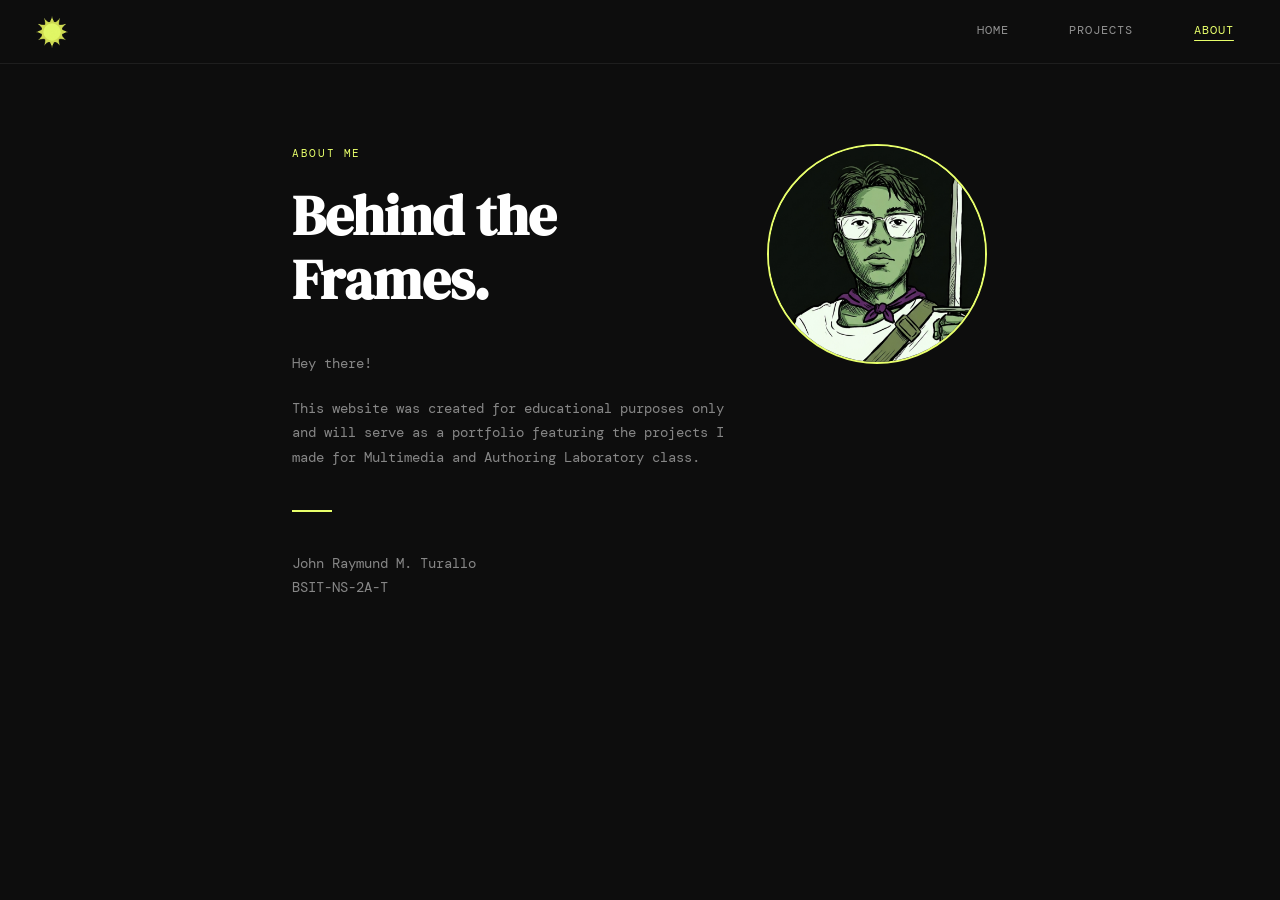
==== about/index.html @ a0dd7552 "Initial commit" ====
<!DOCTYPE html>
<html lang="en">
<head>
  <meta charset="UTF-8" />
  <meta name="viewport" content="width=device-width, initial-scale=1.0" />
  <title>About — Your Portfolio</title>

  <link rel="preconnect" href="https://fonts.googleapis.com" />
  <link rel="preconnect" href="https://fonts.gstatic.com" crossorigin />
  <link href="https://fonts.googleapis.com/css2?family=DM+Mono:wght@400;500&family=DM+Serif+Display&display=swap" rel="stylesheet" />

  <!-- Shared navbar styles -->
  <link rel="stylesheet" href="../assets/css/navbar.css" />

  <style>
    *, *::before, *::after { box-sizing: border-box; margin: 0; padding: 0; }

    body {
      background: #0d0d0d;
      color: #e0e0d8;
      font-family: "DM Mono", monospace;
      min-height: 100vh;
    }

    .page {
      max-width: 760px;
      margin: 0 auto;
      padding: 5rem 2rem;
    }

    .page-label {
      font-size: 0.68rem;
      letter-spacing: 0.15em;
      text-transform: uppercase;
      color: #e8ff6b;
      margin-bottom: 1.25rem;
    }

    h1 {
      font-family: "DM Serif Display", serif;
      font-size: clamp(2rem, 5vw, 3.5rem);
      color: #fff;
      line-height: 1.15;
      margin-bottom: 2.5rem;
    }

    p {
      font-size: 0.85rem;
      color: rgba(255,255,255,0.5);
      line-height: 1.8;
      margin-bottom: 1.25rem;
    }

    .divider {
      width: 40px;
      height: 1.5px;
      background: #e8ff6b;
      margin: 2.5rem 0;
    }

    .about-layout {
      display: flex;
      align-items: flex-start;   /* aligns text and image at the top */
      gap: 2rem;                 /* spacing between text and image */
    }

    .about-text {
      flex: 2;                   /* text takes more space */
    }

    .about-image {
      flex: 1;                   /* image takes less space */
      display: flex;
      justify-content: center;
    }

    .profile-img {
      width: 220px;
      height: 220px;
      border-radius: 50%;        /* circular portrait */
      object-fit: cover;
      border: 2px solid #e8ff6b; /* accent border */
    }
  </style>
</head>
<body>

  <!-- ① Navbar placeholder -->
  <div id="navbar"></div>

  <main>
    <section class="page about-layout">
      <div class="about-text">
        <p class="page-label">About me</p>
        <h1>Behind the Frames.</h1>
        <p>
          Hey there!
        </p>
        <p>
          This website was created for educational purposes only and will serve as a portfolio 
          featuring the projects I made for Multimedia and Authoring Laboratory class.
        </p>
        <div class="divider"></div>
        <p>John Raymund M. Turallo <br>BSIT-NS-2A-T</p>
      </div>

      <!-- Profile image on the right -->
      <div class="about-image">
        <img src="../assets/img/ray.png" 
            alt="ray" 
            class="profile-img" />
      </div>
    </section>
  </main>

  <!-- ② Shared navbar script -->
  <script src="../assets/js/navbar.js"></script>
</body>
</html>
---- assets/css/navbar.css ----
/* ─────────────────────────────────────────────
   navbar.css  —  shared navigation styles
   Import this in every page via <link>.
   ───────────────────────────────────────────── */

/* ── Tokens ── */
:root {
  --nav-height: 64px;
  --nav-bg: #0d0d0d;
  --nav-border: rgba(255, 255, 255, 0.07);
  --nav-text: rgba(255, 255, 255, 0.55);
  --nav-text-hover: #ffffff;
  --nav-active: #e8ff6b;       /* lime accent — change to your brand color */
  --nav-logo-font: "DM Serif Display", Georgia, serif;
  --nav-link-font: "DM Mono", "Courier New", monospace;
  --nav-radius: 0px;
  --nav-transition: 0.22s cubic-bezier(0.4, 0, 0.2, 1);
  --mobile-menu-bg: #111111;
}

/* ── Reset ── */
#navbar * {
  box-sizing: border-box;
  margin: 0 0.8rem;
  padding: 0;
}

/* ── Outer wrapper ── */
#navbar {
  position: sticky;
  top: 0;
  z-index: 1000;
  /* Reserve space so page content doesn't jump */
}

/* ── Nav bar ── */
.navbar {
  display: flex;
  align-items: center;
  justify-content: space-between;
  padding-left: 2rem;
  padding-right: 2rem;
  height: var(--nav-height);
  background: var(--nav-bg);
  border-bottom: 1px solid var(--nav-border);
  transition: box-shadow var(--nav-transition), border-color var(--nav-transition);
  position: relative;
}

.navbar.scrolled {
  box-shadow: 0 8px 32px rgba(0, 0, 0, 0.45);
  border-color: rgba(255, 255, 255, 0.12);
}

/* ── Logo ── */
.nav-logo {
  display: flex;
  align-items: center;
  gap: 10px;
  font-family: var(--nav-logo-font);
  font-size: 1.2rem;
  color: #ffffff;
  text-decoration: none;
  letter-spacing: 0.01em;
  transition: opacity var(--nav-transition);
}

.nav-logo:hover {
  transform: rotate(90deg);
}

.nav-logo {
  transition: transform 0.4s ease;
}
.logo-dot {
  display: inline-block;
  width: 8px;
  height: 8px;
  border-radius: 50%;
  background: var(--nav-active);
  flex-shrink: 0;
}

/* ── Desktop links ── */
.nav-links {
  display: flex;
  list-style: none;
  gap: 2rem;
  }

.nav-link {
  position: relative;
  display: inline-flex;
  flex-direction: column;
  align-items: center;
  gap: 2px;
  font-family: var(--nav-link-font);
  font-size: 0.75rem;
  letter-spacing: 0.08em;
  text-transform: uppercase;
  color: var(--nav-text);
  text-decoration: none;
  padding: 0.45rem 0.9rem;
  border-radius: 4px;
  transition: color var(--nav-transition), background var(--nav-transition);
}

.nav-link:hover {
  color: var(--nav-text-hover);
  background: rgba(255, 255, 255, 0.05);
}

.nav-link.active {
  color: var(--nav-active);
}

/* Animated underline */
.nav-underline {
  display: block;
  height: 1.5px;
  width: 0;              /* collapsed */
  opacity: 0;            /* invisible */
  background: var(--nav-active);
  border-radius: 2px;
  transition: width var(--nav-transition), opacity var(--nav-transition);
}

.nav-link:hover .nav-underline,
.nav-link.active .nav-underline {
  width: 100%;
  opacity: 1;
}


/* ── Hamburger button (hidden on desktop) ── */
.nav-toggle {
  display: none;
  flex-direction: column;
  justify-content: center;
  gap: 5px;
  width: 36px;
  height: 36px;
  background: transparent;
  border: 1px solid var(--nav-border);
  border-radius: 6px;
  cursor: pointer;
  padding: 8px;
  transition: border-color var(--nav-transition);
}

.nav-toggle:hover { border-color: rgba(255,255,255,0.25); }

.nav-toggle span {
  display: block;
  height: 1.5px;
  background: rgba(255, 255, 255, 0.7);
  border-radius: 2px;
  transition: transform var(--nav-transition), opacity var(--nav-transition);
  transform-origin: center;
}

/* Hamburger → X animation */
.navbar.menu-open .nav-toggle span:nth-child(1) {
  transform: translateY(6.5px) rotate(45deg);
}
.navbar.menu-open .nav-toggle span:nth-child(2) {
  opacity: 0;
  transform: scaleX(0);
}
.navbar.menu-open .nav-toggle span:nth-child(3) {
  transform: translateY(-6.5px) rotate(-45deg);
}

/* ── Mobile dropdown ── */
.mobile-menu {
  display: none;    /* JS toggles visibility via .menu-open */
  position: absolute;
  top: var(--nav-height);
  left: 0;
  right: 0;
  background: var(--mobile-menu-bg);
  border-bottom: 1px solid var(--nav-border);
  overflow: hidden;
  max-height: 0;
  transition: max-height 0.35s cubic-bezier(0.4, 0, 0.2, 1);
}

.navbar.menu-open .mobile-menu {
  max-height: 320px;
}

.mobile-menu ul {
  list-style: none;
  padding: 0.5rem 0 1rem;
}

.mobile-link {
  display: block;
  font-family: var(--nav-link-font);
  font-size: 0.78rem;
  letter-spacing: 0.1em;
  text-transform: uppercase;
  color: var(--nav-text);
  text-decoration: none;
  padding: 0.8rem 2rem;
  border-left: 2px solid transparent;
  transition: color var(--nav-transition), border-color var(--nav-transition),
              background var(--nav-transition);
}

.mobile-link:hover {
  color: var(--nav-text-hover);
  background: rgba(255, 255, 255, 0.04);
}

.mobile-link.active {
  color: var(--nav-active);
  border-left-color: var(--nav-active);
}

/* ── Responsive breakpoint ── */
@media (max-width: 640px) {
  .nav-links    { display: none; }
  .nav-toggle   { display: flex; }
  .mobile-menu  { display: block; }
  .navbar { padding: 0 1.25rem; }
}
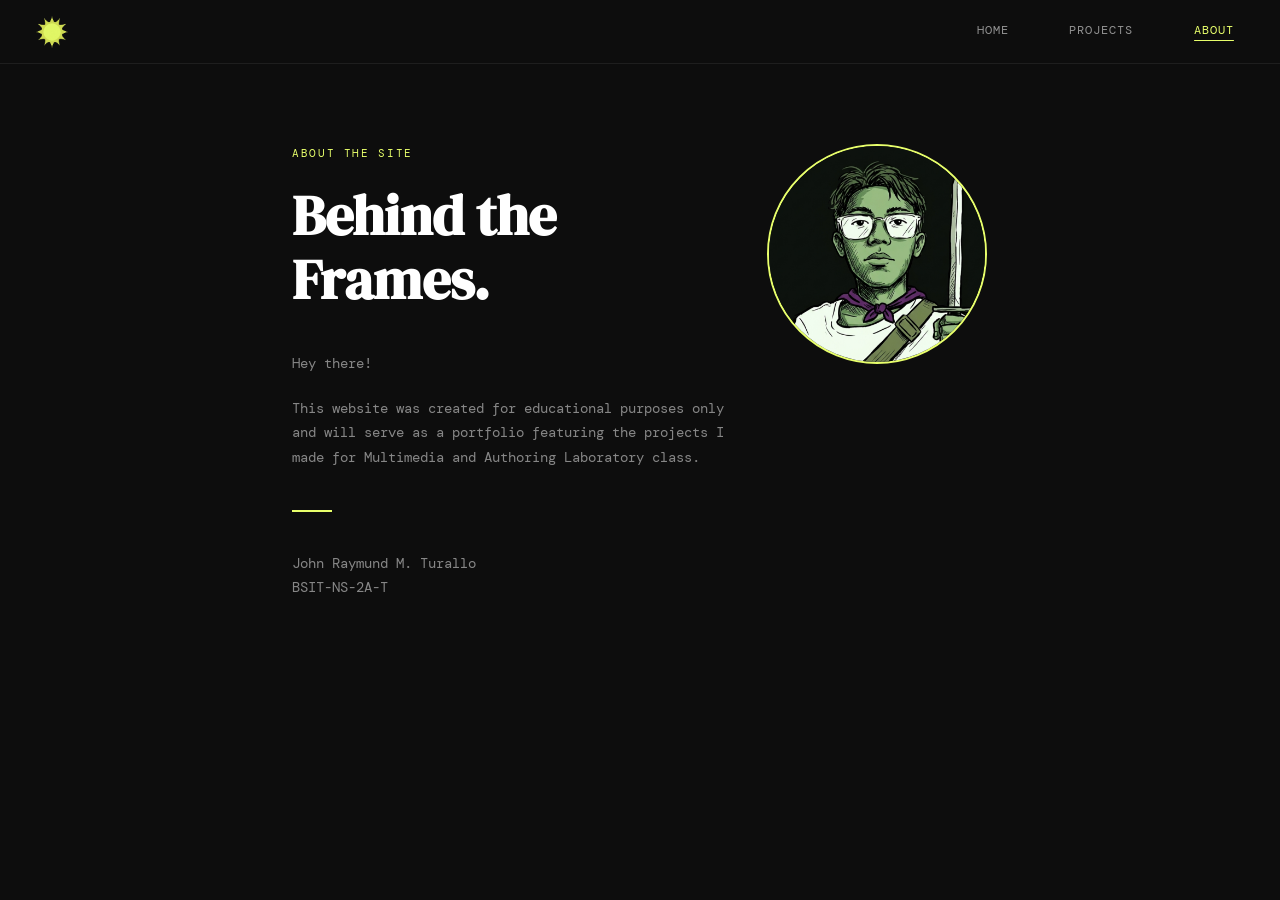
==== commit 7e48b35a: "add slot removed. about me updated" ====
--- a/about/index.html
+++ b/about/index.html
@@ -3,13 +3,13 @@
 <head>
   <meta charset="UTF-8" />
   <meta name="viewport" content="width=device-width, initial-scale=1.0" />
-  <title>About — Your Portfolio</title>
+  <title>About — ITCI231</title>
 
   <link rel="preconnect" href="https://fonts.googleapis.com" />
   <link rel="preconnect" href="https://fonts.gstatic.com" crossorigin />
   <link href="https://fonts.googleapis.com/css2?family=DM+Mono:wght@400;500&family=DM+Serif+Display&display=swap" rel="stylesheet" />
 
-  <!-- Shared navbar styles -->
+  <link rel="icon" href="../assets/img/sun.png" />
   <link rel="stylesheet" href="../assets/css/navbar.css" />
 
   <style>
@@ -91,7 +91,7 @@
   <main>
     <section class="page about-layout">
       <div class="about-text">
-        <p class="page-label">About me</p>
+        <p class="page-label">About the site</p>
         <h1>Behind the Frames.</h1>
         <p>
           Hey there!
--- a/assets/css/navbar.css
+++ b/assets/css/navbar.css
@@ -122,12 +122,15 @@
   opacity: 0;            /* invisible */
   background: var(--nav-active);
   border-radius: 2px;
-  transition: width var(--nav-transition), opacity var(--nav-transition);
+  transform: scaleX(0);
+  transform-origin: center;
+  transition: transform var(--nav-transition), opacity var(--nav-transition);
 }
 
 .nav-link:hover .nav-underline,
 .nav-link.active .nav-underline {
   width: 100%;
+  transform: scaleX(1);
   opacity: 1;
 }
 
